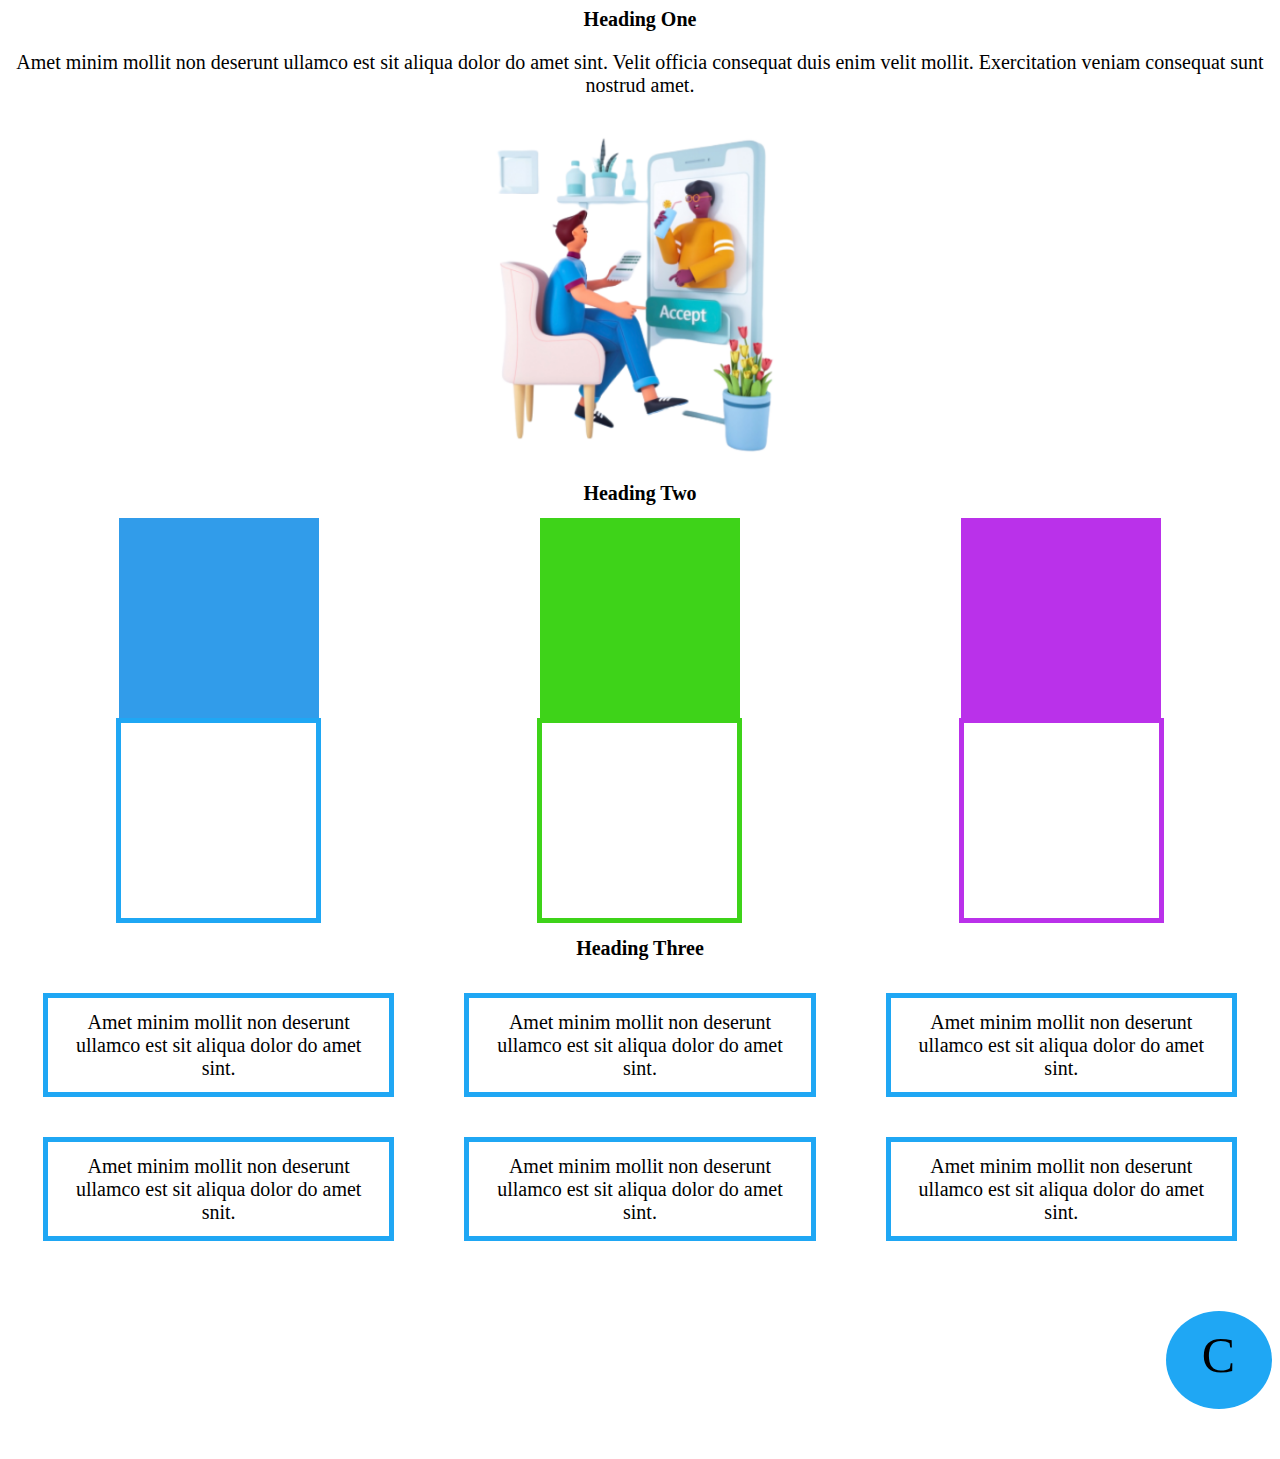
==== index.html @ be75344c "Update index.html" ====
<html>
<head>
    <link rel="stylesheet" href="my.css">
    <link rel="stylesheet" href="util.css">
    <title>My Template</title>
</head>
<body>
    <h1 class="head1">Heading One</h1>
    <div class="para">
    <p>Amet minim mollit non deserunt ullamco est sit aliqua dolor do amet sint. Velit officia consequat duis enim velit mollit. Exercitation veniam consequat sunt nostrud amet.</p></div>
    <img src="./accept.png" alt="learning image">
    <h1 class="head2">Heading Two</h1>
    <div class="container1">
        <div class="bluepanel"></div>
        <div class="bluepanel greenpanel"></div>
        <div class="bluepanel violetpanel"></div>
    </div>
    <div class=" container1 container2">
        <div class="blueborder"></div>
        <div class="blueborder greenborder"></div>
        <div class="blueborder violetborder"></div>
    </div>
    <h1 class="head3">Heading Three</h1>
    <div class="container1 container3">
        <p class="upperbox1">Amet minim mollit non deserunt ullamco est sit aliqua dolor do amet sint.</p>
        <p class=" upperbox1 upperbox2">Amet minim mollit non deserunt ullamco est sit aliqua dolor do amet sint.</p>
        <p class=" upperbox1 upperbox3">Amet minim mollit non deserunt ullamco est sit aliqua dolor do amet sint.</p>
    </div>
    <div class="container1 container3">
        <p class="lowerbox1">Amet minim mollit non deserunt ullamco est sit aliqua dolor do amet snit.</p>
        <p class="lowerbox1 lowerbox2">Amet minim mollit non deserunt ullamco est sit aliqua dolor do amet sint.</p>
        <p class="lowerbox1 lowerbox3">Amet minim mollit non deserunt ullamco est sit aliqua dolor do amet sint.</p>
    </div>
    <p class="copy">C</p>
</body>
</html>
---- my.css ----
body {
  font-family: "Inter";
  text-align: center;
  font-size: x-large;
}
img {
  width: 40%;
  margin: 1px auto;
  display: block;
}
.container1,
.para1,
.para2 {
  display: flex;
  justify-content: space-around;
}
.bluepanel {
  background-color: #319cea;
}
.greenpanel {
  background-color: #3ed319;
}
.violetpanel {
  background-color: #ba31ea;
}
.blueborder {
  border: 5px solid #1fa7f4;
}
.greenborder {
  border: 5px solid #3ed319;
}
.violetborder {
  border: 5px solid #ba31ea;
}
.copy {
  width: 67px;
  height: 34px;
  font-size: 50px;
  line-height: 0.5;
  color: #000000;
  background-color: #1fa7f4;
  border-radius: 50%;
  padding: 32px 20px 32px 19px;
  text-align: center;
  margin-left: auto;
}
---- util.css ----
.head1,
.head2,
.head3 {
  font-size: 20px;
  font-weight: bold;
}
.para {
  font-size: 20px;
  font-weight: 500;
}
.bluepanel,
.greenpanel,
.violetpanel {
  width: 200px;
  height: 200px;
}
.blueborder,
.greenborder,
.violetborder {
  width: 195px;
  height: 195px;
}

.upperbox1,
.upperbox2,
.upperbox3,
.lowerbox1,
.lowerbox2,
.lowerbox3 {
  border: solid 5px #1fa7f4;
  width: 338px;
  font-size: 20px;
  padding: 1%;
  flex-basis: 25%;
}
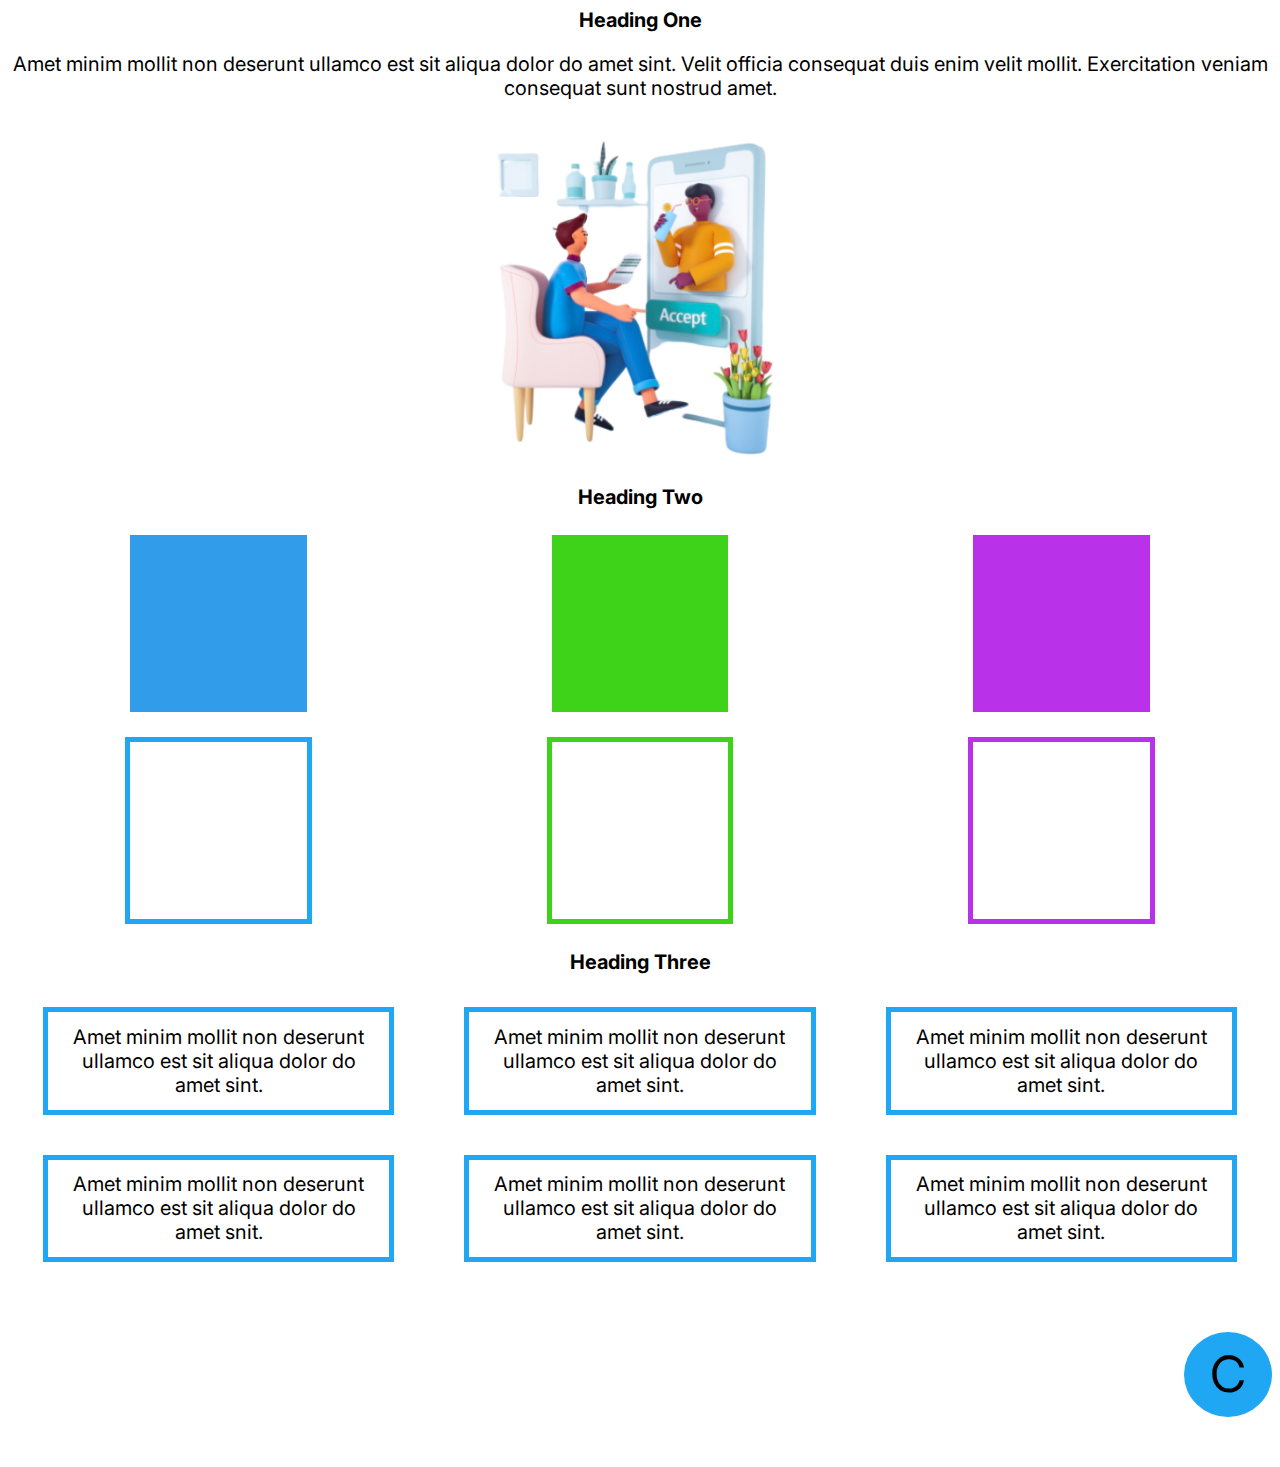
==== commit 3a0b6f4e: "Update index.html" ====
--- a/index.html
+++ b/index.html
@@ -2,6 +2,7 @@
 <head>
     <link rel="stylesheet" href="my.css">
     <link rel="stylesheet" href="util.css">
+     <link href="https://fonts.googleapis.com/css2?family=Inter:wght@300;600&display=swap" rel="stylesheet">
     <title>My Template</title>
 </head>
 <body>
--- a/my.css
+++ b/my.css
@@ -1,18 +1,27 @@
 body {
   font-family: "Inter";
   text-align: center;
-  font-size: x-large;
+}
+.head1,
+.head2,
+.head3 {
+  font-size: 20px;
+  align-items: center;
+}
+.para {
+  font-size: 20px;
 }
 img {
   width: 40%;
   margin: 1px auto;
   display: block;
 }
-.container1,
-.para1,
-.para2 {
+.container1 {
+  width: 100%;
+  height: auto;
   display: flex;
   justify-content: space-around;
+  flex-direction: row;
 }
 .bluepanel {
   background-color: #319cea;
@@ -32,15 +41,27 @@
 .violetborder {
   border: 5px solid #ba31ea;
 }
+.upperbox1 {
+  border: solid 5px #1fa7f4;
+  width: 40%;
+  font-size: 20px;
+  padding: 1%;
+  flex-basis: 25%;
+  flex-direction: row;
+}
+.lowerbox1 {
+  border: solid 5px #1fa7f4;
+  width: 40%;
+  font-size: 20px;
+  padding: 1%;
+  flex-basis: 25%;
+  flex-direction: row;
+}
 .copy {
-  width: 67px;
-  height: 34px;
+  width: 5%;
   font-size: 50px;
-  line-height: 0.5;
-  color: #000000;
   background-color: #1fa7f4;
   border-radius: 50%;
-  padding: 32px 20px 32px 19px;
-  text-align: center;
-  margin-left: auto;
+  padding: 1%;
+  margin-left:auto;
 }
--- a/util.css
+++ b/util.css
@@ -1,35 +1,10 @@
-.head1,
-.head2,
-.head3 {
-  font-size: 20px;
-  font-weight: bold;
+.bluepanel {
+  padding:7%;
+  margin: 1%;
+  box-sizing: border-box;
 }
-.para {
-  font-size: 20px;
-  font-weight: 500;
+.blueborder {
+  padding:7%;
+  margin: 1%;
+  box-sizing: border-box;
 }
-.bluepanel,
-.greenpanel,
-.violetpanel {
-  width: 200px;
-  height: 200px;
-}
-.blueborder,
-.greenborder,
-.violetborder {
-  width: 195px;
-  height: 195px;
-}
-
-.upperbox1,
-.upperbox2,
-.upperbox3,
-.lowerbox1,
-.lowerbox2,
-.lowerbox3 {
-  border: solid 5px #1fa7f4;
-  width: 338px;
-  font-size: 20px;
-  padding: 1%;
-  flex-basis: 25%;
-}
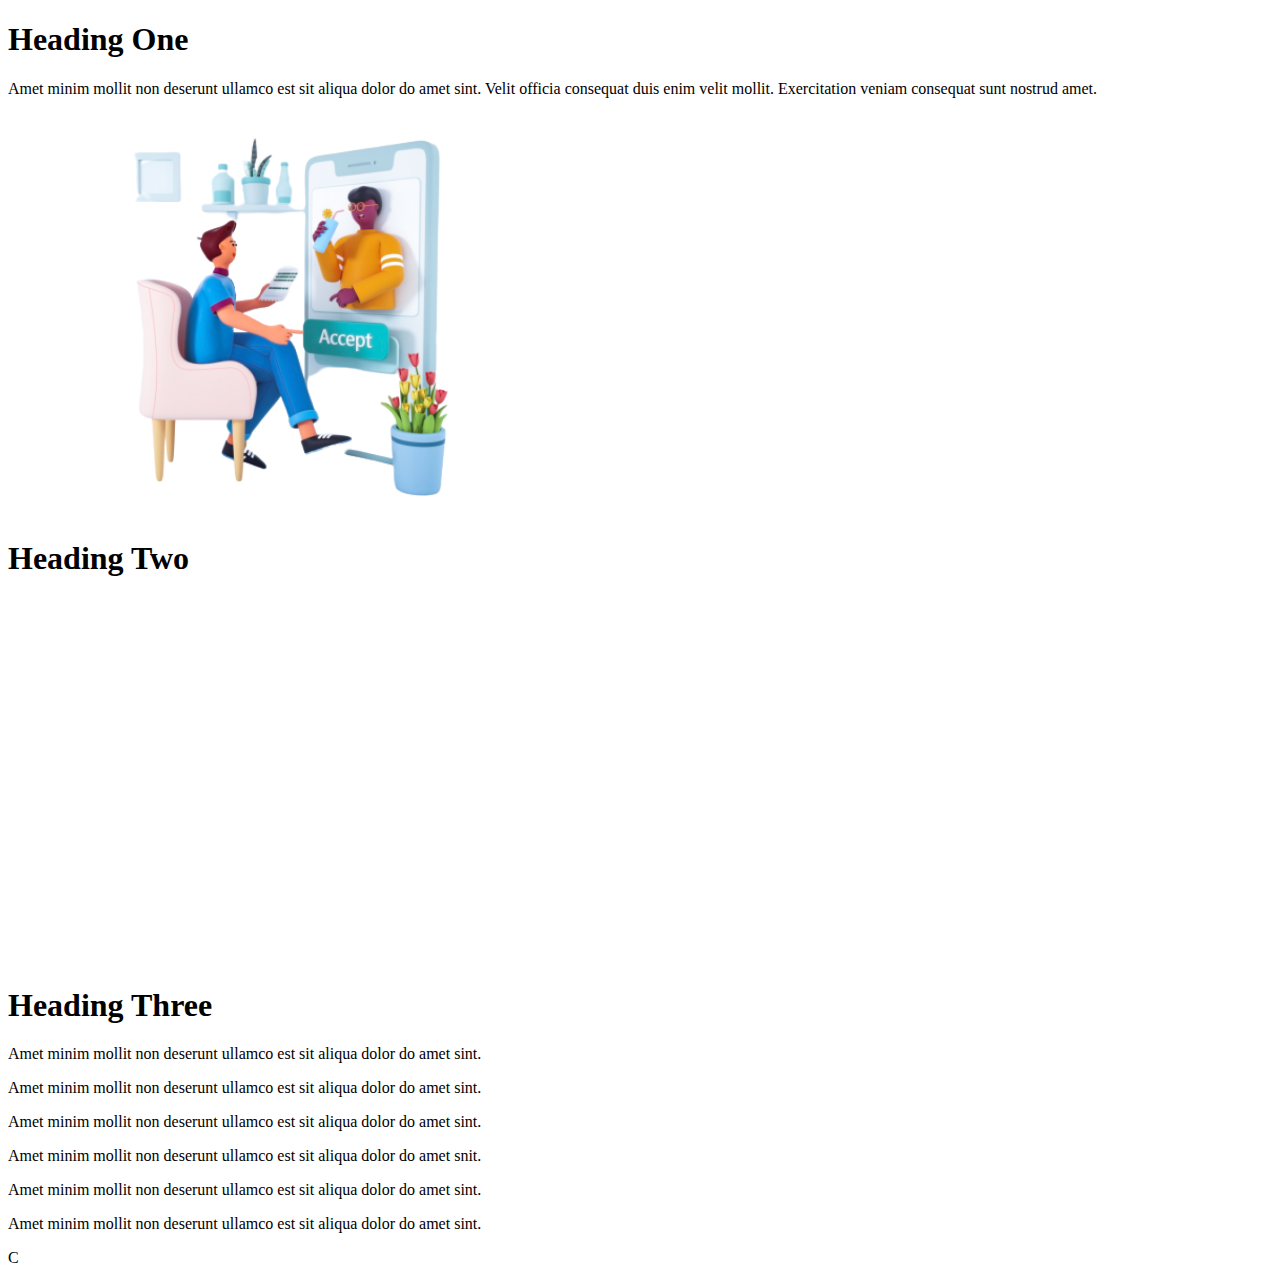
==== commit 688d41dc: "Update index.html" ====
--- a/index.html
+++ b/index.html
@@ -1,8 +1,11 @@
-<html>
+<!DOCTYPE html>
+<html lang="en">
 <head>
-    <link rel="stylesheet" href="my.css">
+    <link rel="stylesheet" href="sty.css">
     <link rel="stylesheet" href="util.css">
-     <link href="https://fonts.googleapis.com/css2?family=Inter:wght@300;600&display=swap" rel="stylesheet">
+    <link href="https://fonts.googleapis.com/css2?family=Inter:wght@300;600&display=swap" rel="stylesheet">
+    <meta charset="UTF-8">
+    <meta name="viewport" content="width=device-width, initial-scale=1.0">
     <title>My Template</title>
 </head>
 <body>
@@ -13,24 +16,24 @@
     <h1 class="head2">Heading Two</h1>
     <div class="container1">
         <div class="bluepanel"></div>
-        <div class="bluepanel greenpanel"></div>
-        <div class="bluepanel violetpanel"></div>
+        <div class="greenpanel"></div>
+        <div class="violetpanel"></div>
     </div>
-    <div class=" container1 container2">
+    <div class=" container2">
         <div class="blueborder"></div>
-        <div class="blueborder greenborder"></div>
-        <div class="blueborder violetborder"></div>
+        <div class="greenborder"></div>
+        <div class="violetborder"></div>
     </div>
     <h1 class="head3">Heading Three</h1>
-    <div class="container1 container3">
+    <div class="container3">
         <p class="upperbox1">Amet minim mollit non deserunt ullamco est sit aliqua dolor do amet sint.</p>
-        <p class=" upperbox1 upperbox2">Amet minim mollit non deserunt ullamco est sit aliqua dolor do amet sint.</p>
-        <p class=" upperbox1 upperbox3">Amet minim mollit non deserunt ullamco est sit aliqua dolor do amet sint.</p>
+        <p class="upperbox2">Amet minim mollit non deserunt ullamco est sit aliqua dolor do amet sint.</p>
+        <p class="upperbox3">Amet minim mollit non deserunt ullamco est sit aliqua dolor do amet sint.</p>
     </div>
-    <div class="container1 container3">
+    <div class="container3">
         <p class="lowerbox1">Amet minim mollit non deserunt ullamco est sit aliqua dolor do amet snit.</p>
-        <p class="lowerbox1 lowerbox2">Amet minim mollit non deserunt ullamco est sit aliqua dolor do amet sint.</p>
-        <p class="lowerbox1 lowerbox3">Amet minim mollit non deserunt ullamco est sit aliqua dolor do amet sint.</p>
+        <p class="lowerbox2">Amet minim mollit non deserunt ullamco est sit aliqua dolor do amet sint.</p>
+        <p class="lowerbox3">Amet minim mollit non deserunt ullamco est sit aliqua dolor do amet sint.</p>
     </div>
     <p class="copy">C</p>
 </body>
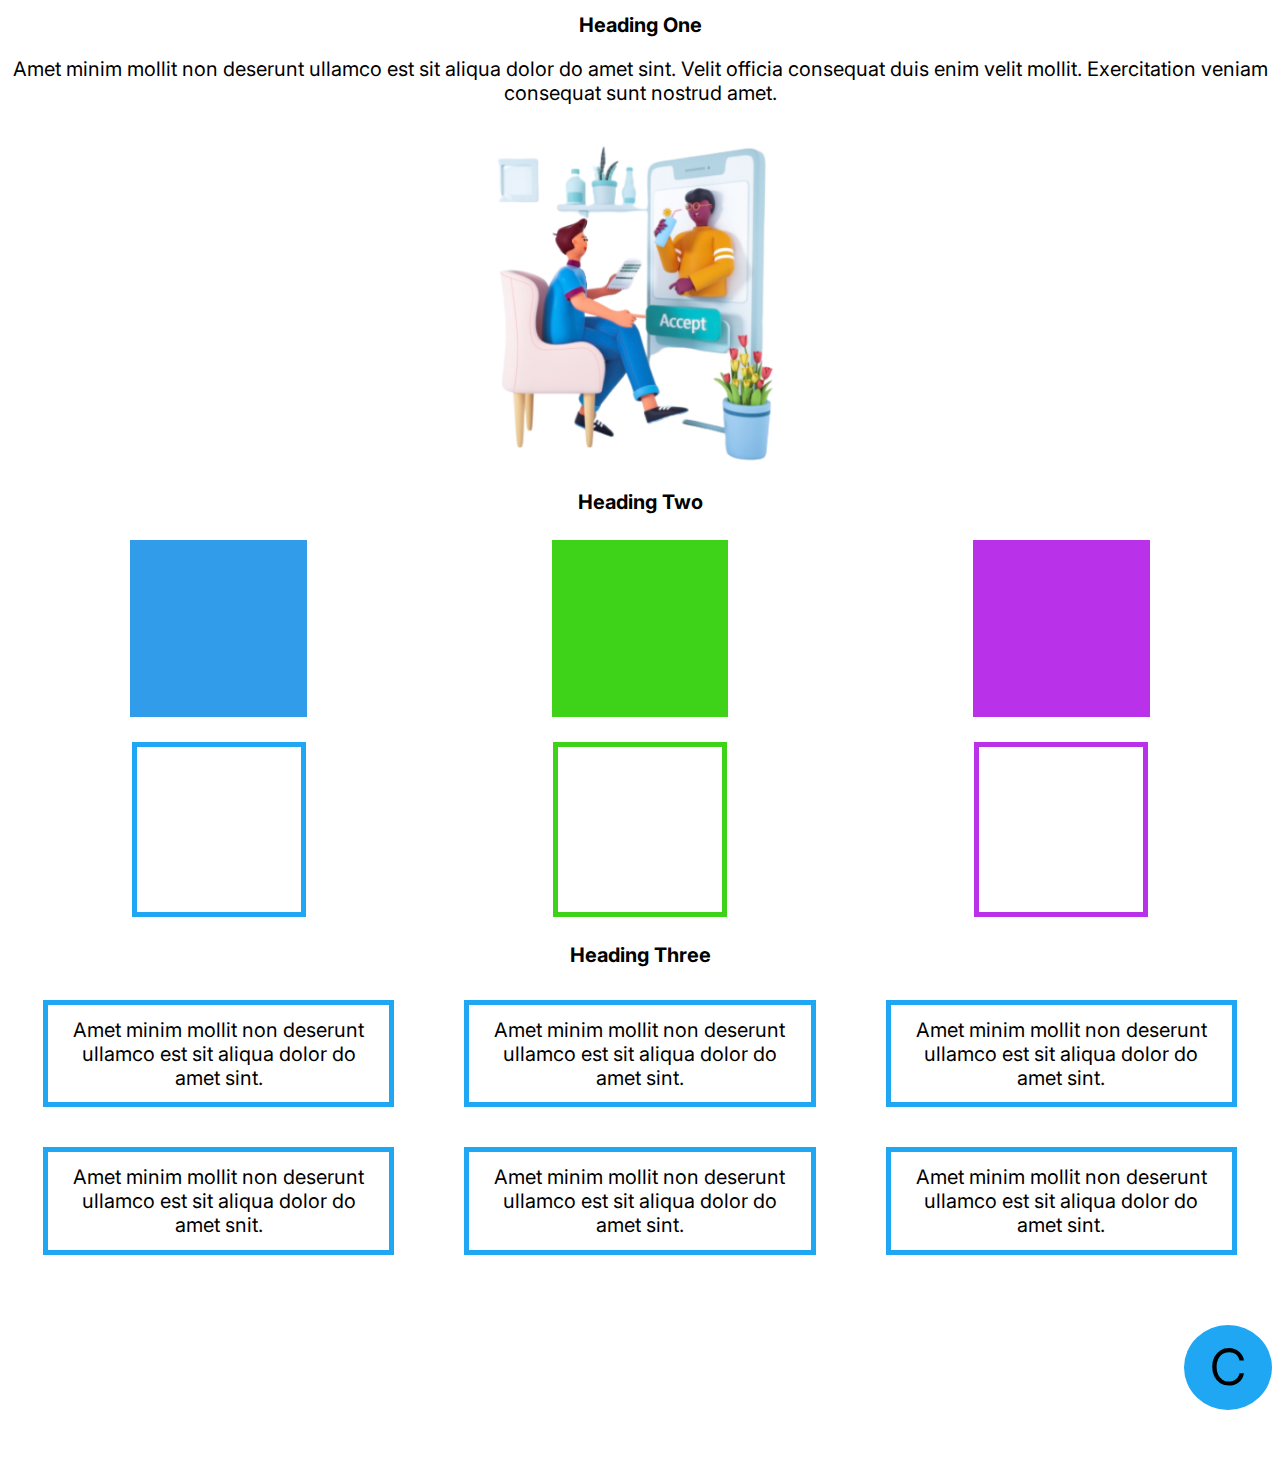
==== commit c72738e7: "Update index.html" ====
--- a/index.html
+++ b/index.html
@@ -1,7 +1,7 @@
 <!DOCTYPE html>
 <html lang="en">
 <head>
-    <link rel="stylesheet" href="sty.css">
+    <link rel="stylesheet" href="my.css">
     <link rel="stylesheet" href="util.css">
     <link href="https://fonts.googleapis.com/css2?family=Inter:wght@300;600&display=swap" rel="stylesheet">
     <meta charset="UTF-8">
--- a/my.css
+++ b/my.css
@@ -0,0 +1,75 @@
+body {
+  font-family: "Inter";
+  text-align: center;
+}
+.head1,
+.head2,
+.head3 {
+  font-size: 20px;
+  align-items: center;
+}
+.para {
+  font-size: 20px;
+}
+img {
+  width: 40%;
+  margin: 1px auto;
+  display: block;
+}
+.container1,
+.container2,
+.container3 {
+  display: flex;
+  justify-content: space-around;
+}
+.bluepanel,
+.greenpanel,
+.violetpanel {
+  padding: 7%;
+  margin: 1%;
+}
+.blueborder,
+.greenborder,
+.violetborder {
+  padding: 6.5%;
+  margin: 1%;
+}
+.bluepanel {
+  background-color: #319cea;
+}
+.greenpanel {
+  background-color: #3ed319;
+}
+.violetpanel {
+  background-color: #ba31ea;
+}
+.blueborder {
+  border: 5px solid #1fa7f4;
+}
+.greenborder {
+  border: 5px solid #3ed319;
+}
+.violetborder {
+  border: 5px solid #ba31ea;
+}
+.upperbox1,
+.upperbox2,
+.upperbox3,
+.lowerbox1,
+.lowerbox2,
+.lowerbox3 {
+  border: solid 5px #1fa7f4;
+  width: 40%;
+  font-size: 20px;
+  padding: 1%;
+  flex-basis: 25%;
+  flex-direction: row;
+}
+.copy {
+  width: 5%;
+  font-size: 50px;
+  background-color: #1fa7f4;
+  border-radius: 50%;
+  padding: 1%;
+  margin-left: auto;
+}
--- a/util.css
+++ b/util.css
@@ -1,10 +1,34 @@
-.bluepanel {
-  padding:7%;
-  margin: 1%;
-  box-sizing: border-box;
+@media (max-width: 480px) {
+  .container1,
+  .container2,
+  .container3 {
+    flex-direction: column;
+    text-align: center;
+  }
+  .bluepanel,
+  .greenpanel,
+  .violetpanel {
+    width: 40%;
+    height: 8rem;
+    margin-left: 25%;
+  }
+  .blueborder,
+  .greenborder,
+  .violetborder {
+    width: 39%;
+    height: 8rem;
+    margin-left: 25%;
+  }
+  .upperbox1,
+  .upperbox2,
+  .upperbox3,
+  .lowerbox1,
+  .lowerbox2,
+  .lowerbox3 {
+    width: 70%;
+    margin-left: 15%;
+  }
+  .copy {
+    font-size: 30px;
+  }
 }
-.blueborder {
-  padding:7%;
-  margin: 1%;
-  box-sizing: border-box;
-}
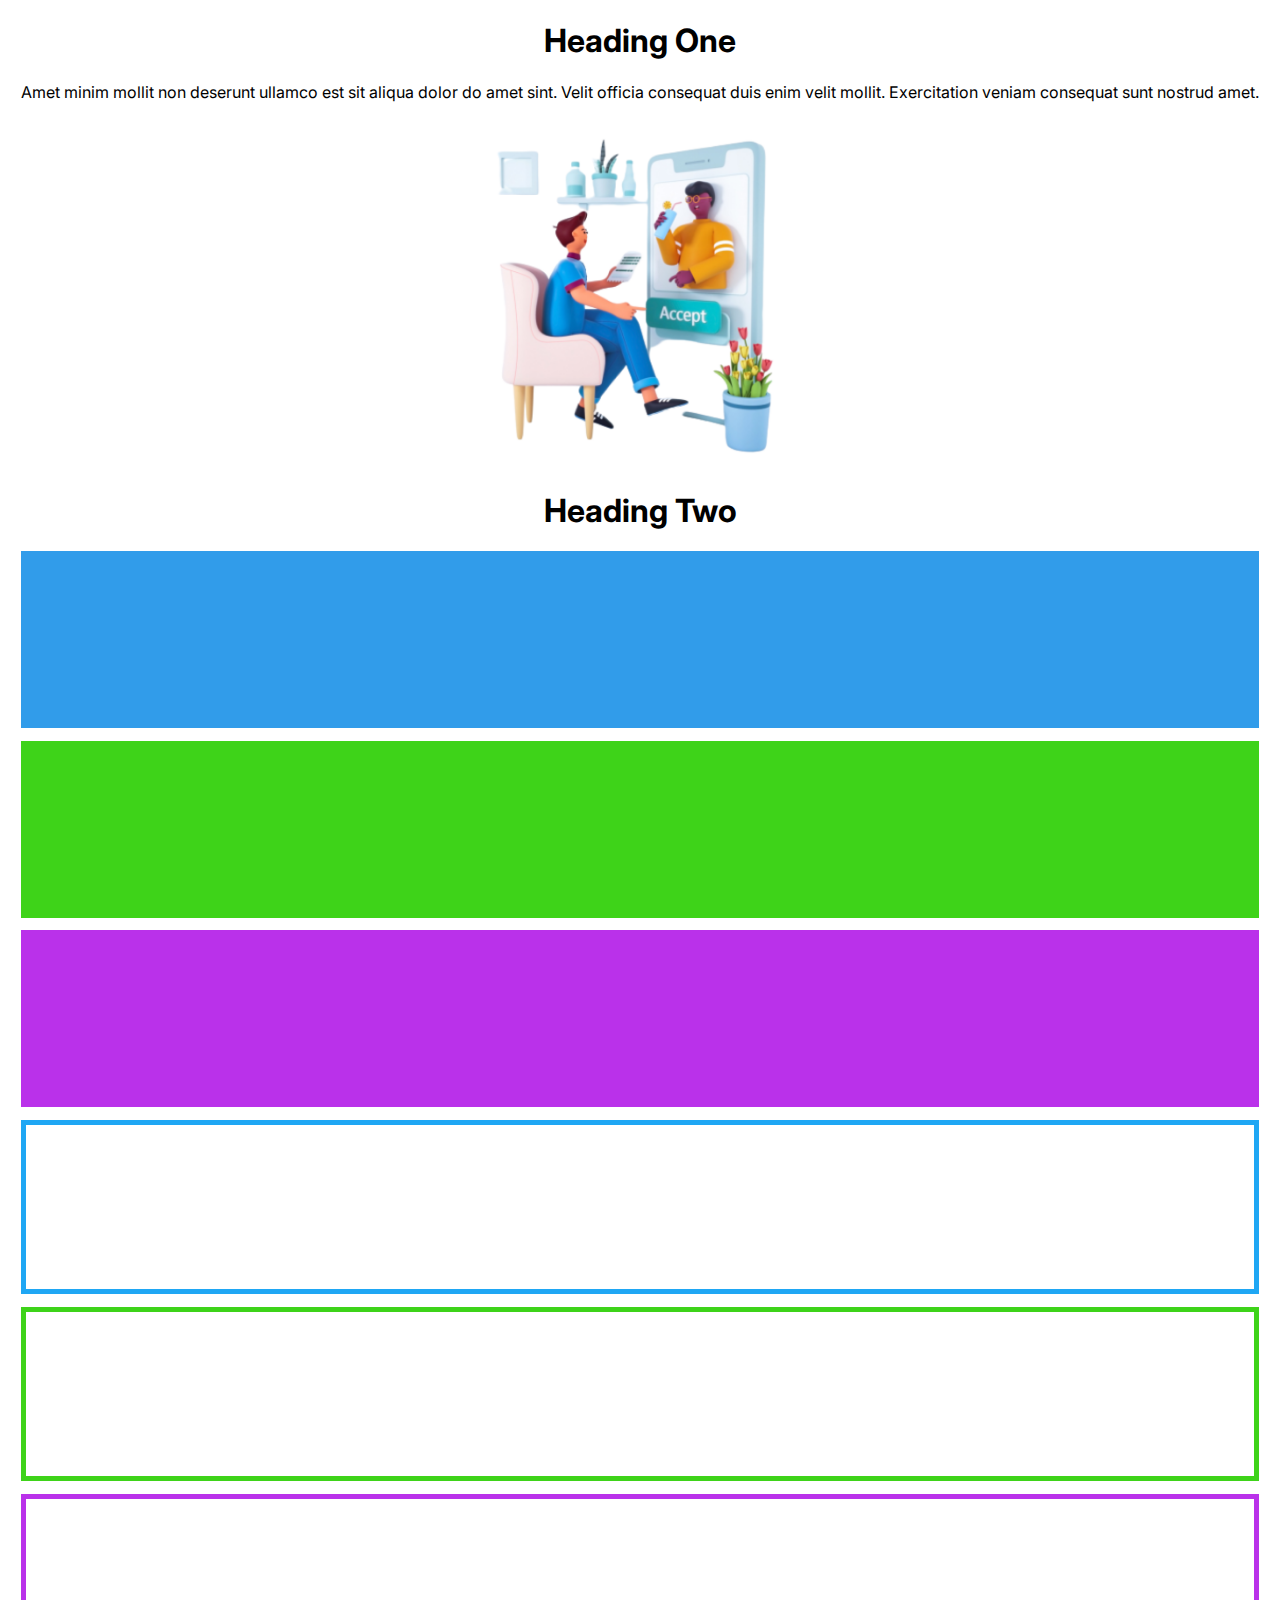
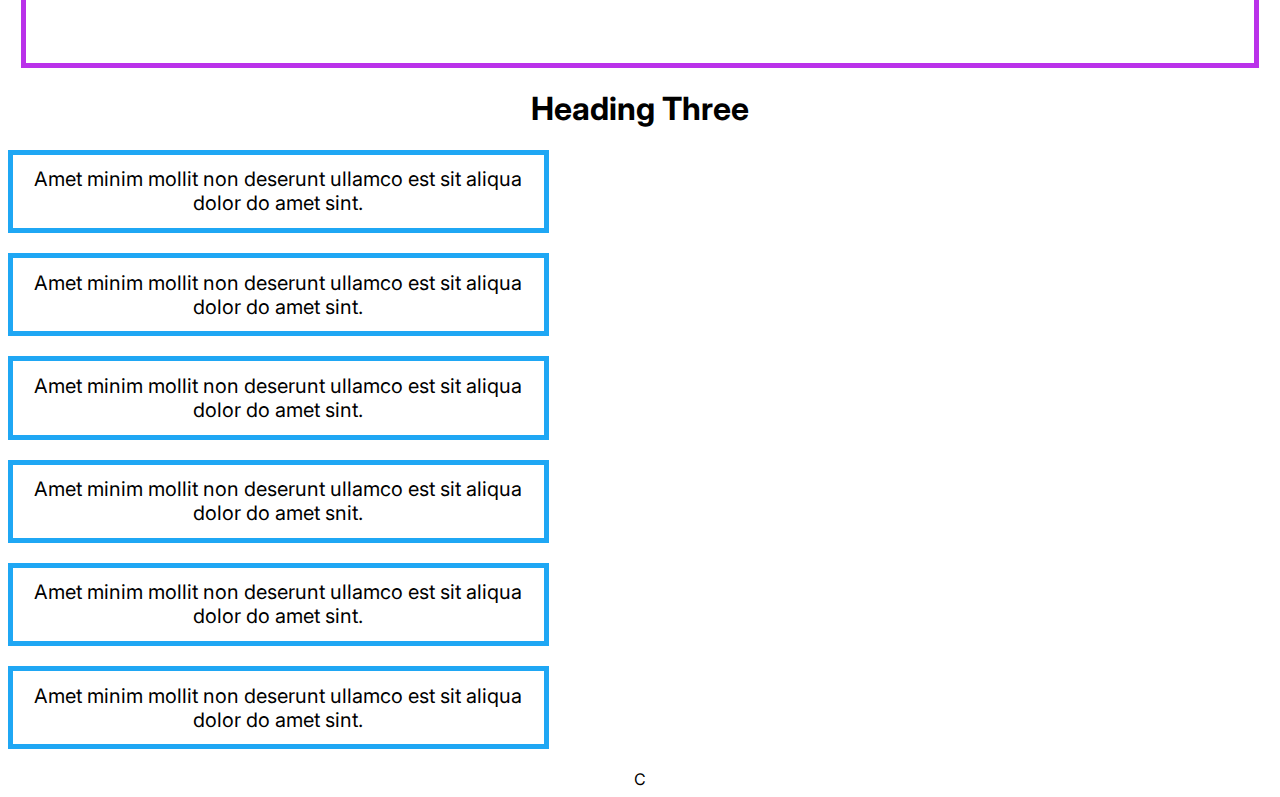
==== commit 38c79ff7: "Update index.html" ====
--- a/index.html
+++ b/index.html
@@ -9,32 +9,32 @@
     <title>My Template</title>
 </head>
 <body>
-    <h1 class="head1">Heading One</h1>
-    <div class="para">
+    <h1 class="head">Heading One</h1>
+    <div class="sec">
     <p>Amet minim mollit non deserunt ullamco est sit aliqua dolor do amet sint. Velit officia consequat duis enim velit mollit. Exercitation veniam consequat sunt nostrud amet.</p></div>
     <img src="./accept.png" alt="learning image">
-    <h1 class="head2">Heading Two</h1>
-    <div class="container1">
+    <h1 class="head">Heading Two</h1>
+    <div class="container">
         <div class="bluepanel"></div>
-        <div class="greenpanel"></div>
-        <div class="violetpanel"></div>
+        <div class="bluepanel greenpanel"></div>
+        <div class="bluepanel violetpanel"></div>
     </div>
-    <div class=" container2">
+    <div class="container">
         <div class="blueborder"></div>
-        <div class="greenborder"></div>
-        <div class="violetborder"></div>
+        <div class="blueborder greenborder"></div>
+        <div class="blueborder violetborder"></div>
     </div>
-    <h1 class="head3">Heading Three</h1>
-    <div class="container3">
+    <h1 class="head">Heading Three</h1>
+    <div class="container">
         <p class="upperbox1">Amet minim mollit non deserunt ullamco est sit aliqua dolor do amet sint.</p>
-        <p class="upperbox2">Amet minim mollit non deserunt ullamco est sit aliqua dolor do amet sint.</p>
-        <p class="upperbox3">Amet minim mollit non deserunt ullamco est sit aliqua dolor do amet sint.</p>
+        <p class="upperbox1 upperbox2">Amet minim mollit non deserunt ullamco est sit aliqua dolor do amet sint.</p>
+        <p class="upperbox1 upperbox3">Amet minim mollit non deserunt ullamco est sit aliqua dolor do amet sint.</p>
     </div>
-    <div class="container3">
-        <p class="lowerbox1">Amet minim mollit non deserunt ullamco est sit aliqua dolor do amet snit.</p>
-        <p class="lowerbox2">Amet minim mollit non deserunt ullamco est sit aliqua dolor do amet sint.</p>
-        <p class="lowerbox3">Amet minim mollit non deserunt ullamco est sit aliqua dolor do amet sint.</p>
+    <div class="container">
+        <p class="upperbox1 lowerbox1">Amet minim mollit non deserunt ullamco est sit aliqua dolor do amet snit.</p>
+        <p class="upperbox1 lowerbox2">Amet minim mollit non deserunt ullamco est sit aliqua dolor do amet sint.</p>
+        <p class="upperbox1 lowerbox3">Amet minim mollit non deserunt ullamco est sit aliqua dolor do amet sint.</p>
     </div>
-    <p class="copy">C</p>
+    <div class="c-button"><span>C</span></div>
 </body>
 </html>
--- a/util.css
+++ b/util.css
@@ -29,6 +29,6 @@
     margin-left: 15%;
   }
   .copy {
-    font-size: 30px;
+    font-size: 20px;
   }
 }
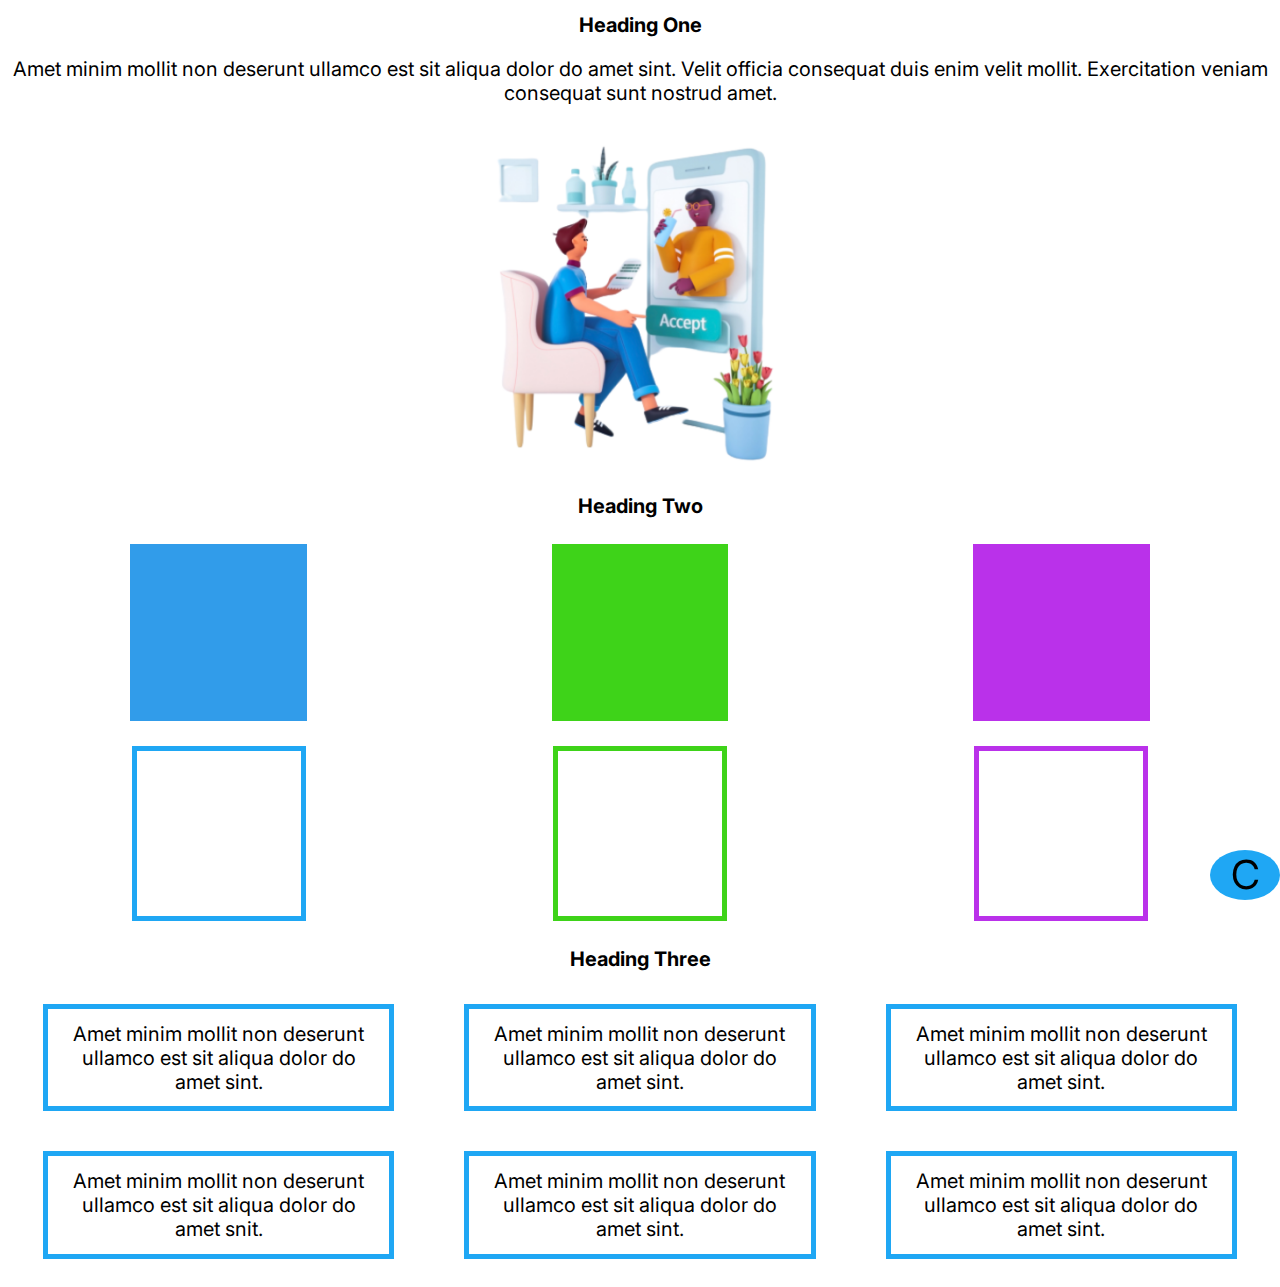
==== commit f4ee7a1f: "Update index.html" ====
--- a/index.html
+++ b/index.html
@@ -3,7 +3,9 @@
 <head>
     <link rel="stylesheet" href="my.css">
     <link rel="stylesheet" href="util.css">
-    <link href="https://fonts.googleapis.com/css2?family=Inter:wght@300;600&display=swap" rel="stylesheet">
+    <style>
+      @import url("https://fonts.googleapis.com/css2?family=Inter:wght@500&display=swap");
+    </style>
     <meta charset="UTF-8">
     <meta name="viewport" content="width=device-width, initial-scale=1.0">
     <title>My Template</title>
--- a/my.css
+++ b/my.css
@@ -2,35 +2,24 @@
   font-family: "Inter";
   text-align: center;
 }
-.head1,
-.head2,
-.head3 {
-  font-size: 20px;
-  align-items: center;
-}
-.para {
+.head,
+.sec {
   font-size: 20px;
 }
 img {
   width: 40%;
-  margin: 1px auto;
-  display: block;
+  height: 30%;
+  margin: auto;
 }
-.container1,
-.container2,
-.container3 {
+.container {
   display: flex;
   justify-content: space-around;
 }
-.bluepanel,
-.greenpanel,
-.violetpanel {
+.bluepanel {
   padding: 7%;
   margin: 1%;
 }
-.blueborder,
-.greenborder,
-.violetborder {
+.blueborder {
   padding: 6.5%;
   margin: 1%;
 }
@@ -52,12 +41,7 @@
 .violetborder {
   border: 5px solid #ba31ea;
 }
-.upperbox1,
-.upperbox2,
-.upperbox3,
-.lowerbox1,
-.lowerbox2,
-.lowerbox3 {
+.upperbox1 {
   border: solid 5px #1fa7f4;
   width: 40%;
   font-size: 20px;
@@ -65,11 +49,14 @@
   flex-basis: 25%;
   flex-direction: row;
 }
-.copy {
-  width: 5%;
-  font-size: 50px;
+.c-button {
+  position: fixed;
+  bottom: 0;
+  right: 0;
+  text-align: center;
+  width: 70px;
+  height: 50px;
+  border-radius: 50%;
+  font-size: 40px;
   background-color: #1fa7f4;
-  border-radius: 50%;
-  padding: 1%;
-  margin-left: auto;
 }
--- a/util.css
+++ b/util.css
@@ -1,34 +1,19 @@
 @media (max-width: 480px) {
-  .container1,
-  .container2,
-  .container3 {
+  .container{
     flex-direction: column;
     text-align: center;
   }
-  .bluepanel,
-  .greenpanel,
-  .violetpanel {
+  .bluepanel {
     width: 40%;
     height: 8rem;
     margin-left: 25%;
   }
-  .blueborder,
-  .greenborder,
-  .violetborder {
+  .blueborder{
     width: 39%;
     height: 8rem;
     margin-left: 25%;
   }
-  .upperbox1,
-  .upperbox2,
-  .upperbox3,
-  .lowerbox1,
-  .lowerbox2,
-  .lowerbox3 {
+  .upperbox1 {
     width: 70%;
     margin-left: 15%;
   }
-  .copy {
-    font-size: 20px;
-  }
-}
